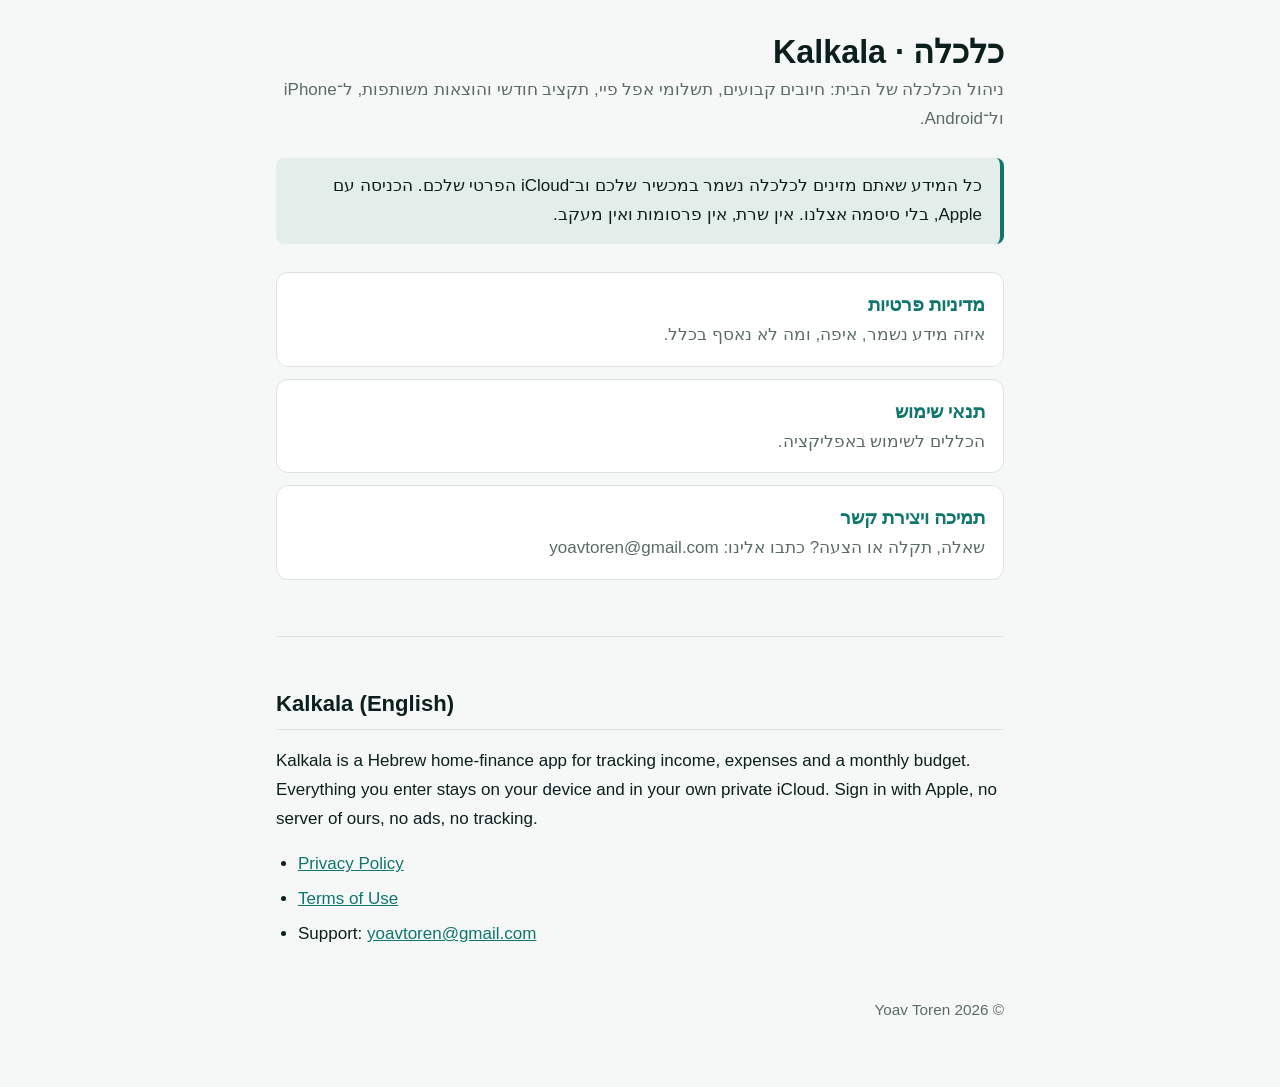
==== index.html @ df9304f2 "Publish from yoavtoren/kalkala@14780cb" ====
<!DOCTYPE html>
<html lang="he" dir="rtl">
<head>
  <meta charset="UTF-8">
  <meta name="viewport" content="width=device-width, initial-scale=1.0">
  <title>כלכלה · Kalkala</title>
  <meta name="description" content="כלכלה: ניהול הכלכלה של הבית. מדיניות פרטיות, תנאי שימוש ותמיכה.">
  <link rel="stylesheet" href="style.css">
</head>
<body>
<main>
  <h1>כלכלה · Kalkala</h1>
  <p class="updated">ניהול הכלכלה של הבית: חיובים קבועים, תשלומי אפל פיי, תקציב חודשי והוצאות משותפות, ל־iPhone ול־Android.</p>

  <div class="summary">
    כל המידע שאתם מזינים לכלכלה נשמר במכשיר שלכם וב־iCloud הפרטי שלכם. הכניסה עם Apple, בלי סיסמה אצלנו. אין שרת, אין פרסומות ואין מעקב.
  </div>

  <div class="cards">
    <a class="card" href="privacy.html">
      <strong>מדיניות פרטיות</strong>
      <span>איזה מידע נשמר, איפה, ומה לא נאסף בכלל.</span>
    </a>
    <a class="card" href="terms.html">
      <strong>תנאי שימוש</strong>
      <span>הכללים לשימוש באפליקציה.</span>
    </a>
    <a class="card" href="mailto:yoavtoren@gmail.com?subject=%D7%9B%D7%9C%D7%9B%D7%9C%D7%94%20-%20%D7%AA%D7%9E%D7%99%D7%9B%D7%94">
      <strong>תמיכה ויצירת קשר</strong>
      <span>שאלה, תקלה או הצעה? כתבו אלינו: yoavtoren@gmail.com</span>
    </a>
  </div>

  <section class="english" lang="en" dir="ltr">
    <h2>Kalkala (English)</h2>
    <p>Kalkala is a Hebrew home-finance app for tracking income, expenses and a monthly budget. Everything you enter stays on your device and in your own private iCloud. Sign in with Apple, no server of ours, no ads, no tracking.</p>
    <ul>
      <li><a href="privacy.html#english">Privacy Policy</a></li>
      <li><a href="terms.html#english">Terms of Use</a></li>
      <li>Support: <a href="mailto:yoavtoren@gmail.com?subject=Kalkala%20support">yoavtoren@gmail.com</a></li>
    </ul>
  </section>

  <footer>© 2026 Yoav Toren</footer>
</main>
</body>
</html>
---- style.css ----
/* Shared style for the Kalkala legal pages. Colours mirror src/constants/theme.ts. */
:root {
  --text: #0B1F1C;
  --text-secondary: #5B6B67;
  --background: #F6F8F7;
  --surface: #FFFFFF;
  --selected: #E3EEEA;
  --border: #DCE4E1;
  --tint: #0F766E;
  color-scheme: light dark;
}

@media (prefers-color-scheme: dark) {
  :root {
    --text: #ECF3F1;
    --text-secondary: #9DB0AB;
    --background: #0B1211;
    --surface: #16201E;
    --selected: #1F2E2B;
    --border: #26332F;
    --tint: #2DD4BF;
  }
}

* { box-sizing: border-box; }

body {
  margin: 0;
  background: var(--background);
  color: var(--text);
  font-family: -apple-system, BlinkMacSystemFont, "Segoe UI", "Heebo", "Arial Hebrew", Arial, sans-serif;
  font-size: 17px;
  line-height: 1.7;
}

main {
  max-width: 760px;
  margin: 0 auto;
  padding: 32px 16px 64px;
}

a { color: var(--tint); }

h1 { font-size: 1.9em; line-height: 1.25; margin: 0 0 4px; }
h2 {
  font-size: 1.3em;
  margin: 40px 0 8px;
  padding-bottom: 6px;
  border-bottom: 1px solid var(--border);
}
h3 { font-size: 1.05em; margin: 24px 0 4px; }

ul, ol { padding-inline-start: 22px; }
li { margin-bottom: 6px; }

.updated { color: var(--text-secondary); margin: 0 0 24px; }

.summary {
  background: var(--selected);
  border-inline-start: 4px solid var(--tint);
  border-radius: 8px;
  padding: 14px 18px;
  margin: 20px 0;
}

.toc {
  background: var(--surface);
  border: 1px solid var(--border);
  border-radius: 12px;
  padding: 14px 20px;
  margin: 24px 0;
}
.toc ol { margin: 6px 0 0; }
.toc li { margin-bottom: 2px; }

.cards { display: grid; gap: 12px; margin: 28px 0; }
.card {
  display: block;
  background: var(--surface);
  border: 1px solid var(--border);
  border-radius: 12px;
  padding: 16px 18px;
  color: var(--text);
  text-decoration: none;
}
.card strong { color: var(--tint); font-size: 1.1em; }
.card span { display: block; color: var(--text-secondary); }

.english {
  margin-top: 56px;
  padding-top: 8px;
  border-top: 1px solid var(--border);
}

footer {
  margin-top: 48px;
  color: var(--text-secondary);
  font-size: 0.9em;
}
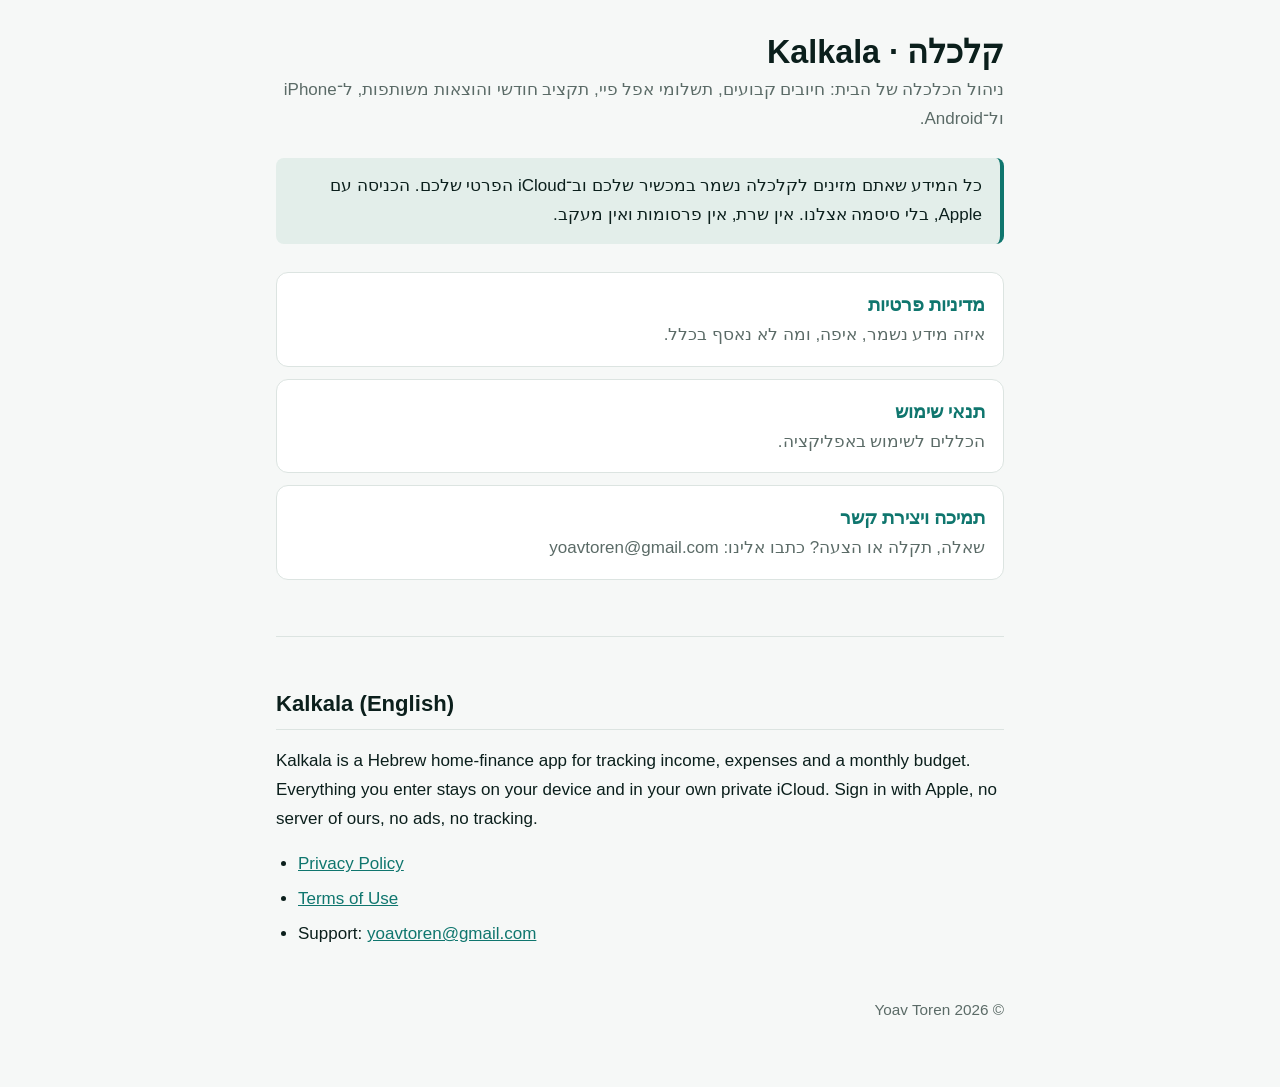
==== commit 9c2baa2a: "Publish from yoavtoren/kalkala@0c344bc" ====
--- a/index.html
+++ b/index.html
@@ -3,17 +3,17 @@
 <head>
   <meta charset="UTF-8">
   <meta name="viewport" content="width=device-width, initial-scale=1.0">
-  <title>כלכלה · Kalkala</title>
-  <meta name="description" content="כלכלה: ניהול הכלכלה של הבית. מדיניות פרטיות, תנאי שימוש ותמיכה.">
+  <title>קלכלה · Kalkala</title>
+  <meta name="description" content="קלכלה: ניהול קל של הכלכלה של הבית. מדיניות פרטיות, תנאי שימוש ותמיכה.">
   <link rel="stylesheet" href="style.css">
 </head>
 <body>
 <main>
-  <h1>כלכלה · Kalkala</h1>
+  <h1>קלכלה · Kalkala</h1>
   <p class="updated">ניהול הכלכלה של הבית: חיובים קבועים, תשלומי אפל פיי, תקציב חודשי והוצאות משותפות, ל־iPhone ול־Android.</p>
 
   <div class="summary">
-    כל המידע שאתם מזינים לכלכלה נשמר במכשיר שלכם וב־iCloud הפרטי שלכם. הכניסה עם Apple, בלי סיסמה אצלנו. אין שרת, אין פרסומות ואין מעקב.
+    כל המידע שאתם מזינים לקלכלה נשמר במכשיר שלכם וב־iCloud הפרטי שלכם. הכניסה עם Apple, בלי סיסמה אצלנו. אין שרת, אין פרסומות ואין מעקב.
   </div>
 
   <div class="cards">
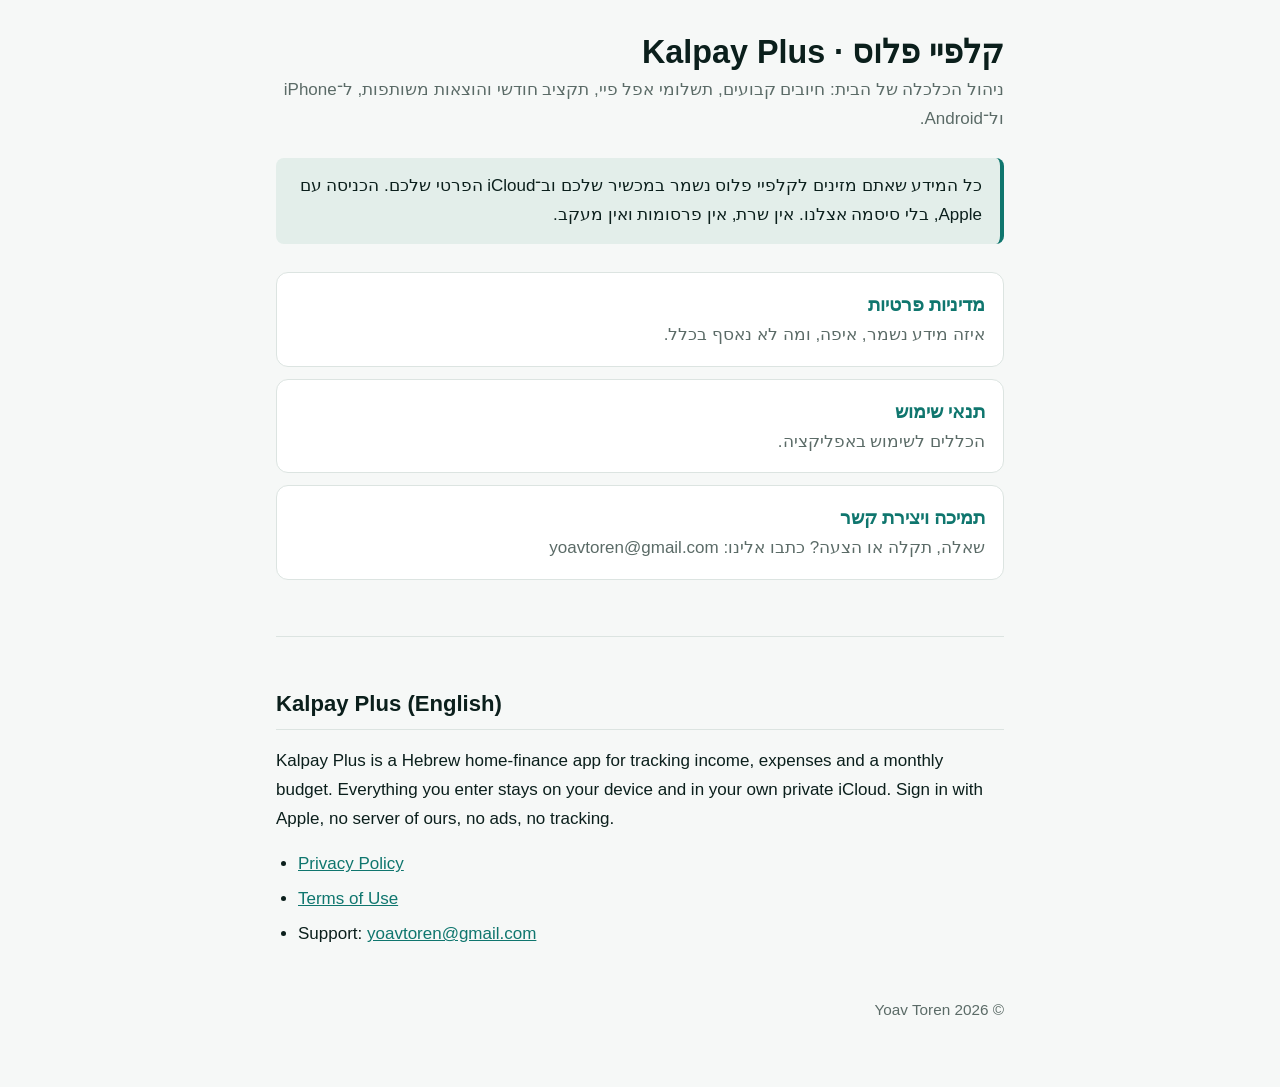
==== commit 707b68b8: "Publish from yoavtoren/kalkala@573983c" ====
--- a/index.html
+++ b/index.html
@@ -3,17 +3,17 @@
 <head>
   <meta charset="UTF-8">
   <meta name="viewport" content="width=device-width, initial-scale=1.0">
-  <title>קלכלה · Kalkala</title>
-  <meta name="description" content="קלכלה: ניהול קל של הכלכלה של הבית. מדיניות פרטיות, תנאי שימוש ותמיכה.">
+  <title>קלפיי פלוס · Kalpay Plus</title>
+  <meta name="description" content="קלפיי פלוס: ניהול קל של הכלכלה של הבית. מדיניות פרטיות, תנאי שימוש ותמיכה.">
   <link rel="stylesheet" href="style.css">
 </head>
 <body>
 <main>
-  <h1>קלכלה · Kalkala</h1>
+  <h1>קלפיי פלוס · Kalpay Plus</h1>
   <p class="updated">ניהול הכלכלה של הבית: חיובים קבועים, תשלומי אפל פיי, תקציב חודשי והוצאות משותפות, ל־iPhone ול־Android.</p>
 
   <div class="summary">
-    כל המידע שאתם מזינים לקלכלה נשמר במכשיר שלכם וב־iCloud הפרטי שלכם. הכניסה עם Apple, בלי סיסמה אצלנו. אין שרת, אין פרסומות ואין מעקב.
+    כל המידע שאתם מזינים לקלפיי פלוס נשמר במכשיר שלכם וב־iCloud הפרטי שלכם. הכניסה עם Apple, בלי סיסמה אצלנו. אין שרת, אין פרסומות ואין מעקב.
   </div>
 
   <div class="cards">
@@ -32,12 +32,12 @@
   </div>
 
   <section class="english" lang="en" dir="ltr">
-    <h2>Kalkala (English)</h2>
-    <p>Kalkala is a Hebrew home-finance app for tracking income, expenses and a monthly budget. Everything you enter stays on your device and in your own private iCloud. Sign in with Apple, no server of ours, no ads, no tracking.</p>
+    <h2>Kalpay Plus (English)</h2>
+    <p>Kalpay Plus is a Hebrew home-finance app for tracking income, expenses and a monthly budget. Everything you enter stays on your device and in your own private iCloud. Sign in with Apple, no server of ours, no ads, no tracking.</p>
     <ul>
       <li><a href="privacy.html#english">Privacy Policy</a></li>
       <li><a href="terms.html#english">Terms of Use</a></li>
-      <li>Support: <a href="mailto:yoavtoren@gmail.com?subject=Kalkala%20support">yoavtoren@gmail.com</a></li>
+      <li>Support: <a href="mailto:yoavtoren@gmail.com?subject=Kalpay Plus%20support">yoavtoren@gmail.com</a></li>
     </ul>
   </section>
 
--- a/style.css
+++ b/style.css
@@ -1,4 +1,4 @@
-/* Shared style for the Kalkala legal pages. Colours mirror src/constants/theme.ts. */
+/* Shared style for the Kalpay Plus legal pages. Colours mirror src/constants/theme.ts. */
 :root {
   --text: #0B1F1C;
   --text-secondary: #5B6B67;
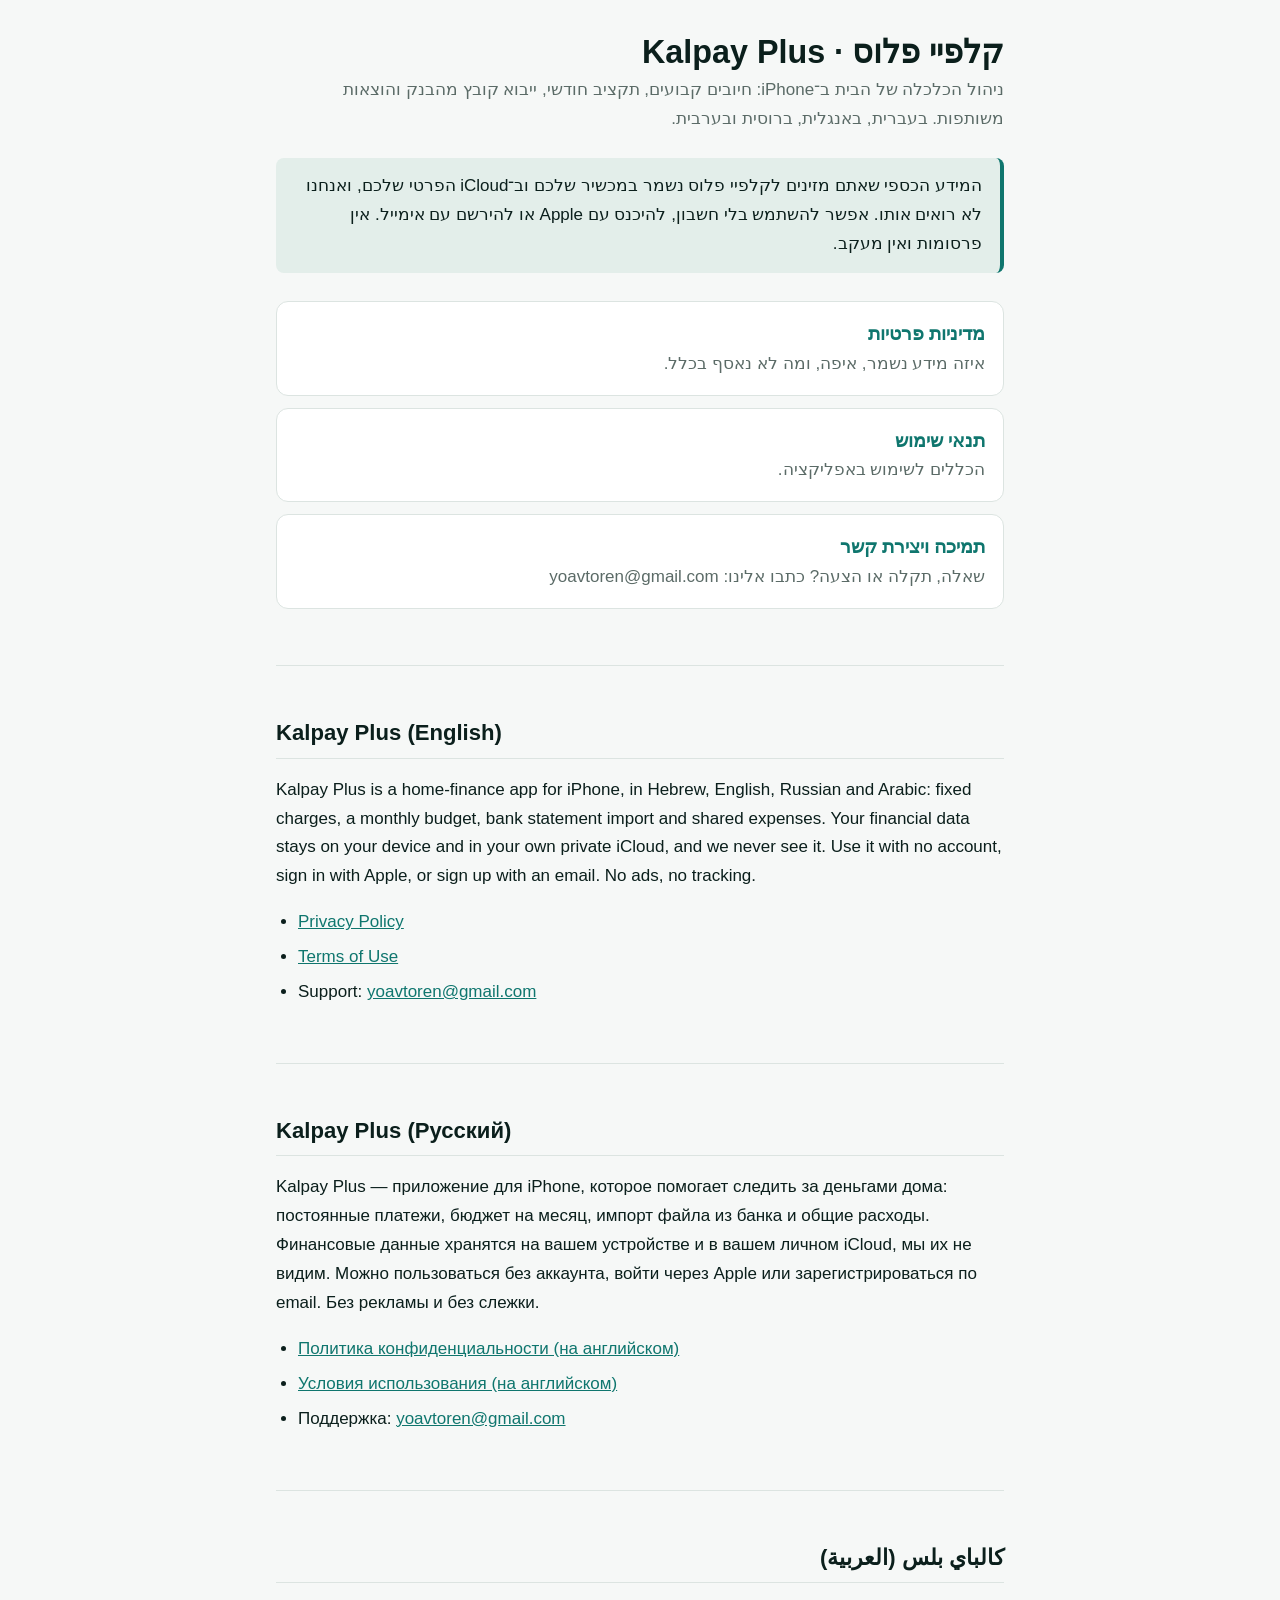
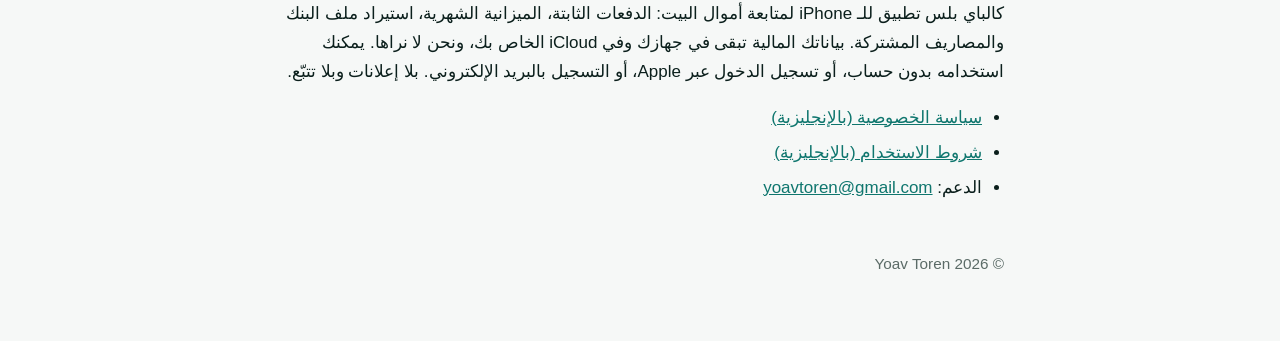
==== commit dd5cdec5: "Publish from yoavtoren/kalkala@e893e6b" ====
--- a/index.html
+++ b/index.html
@@ -10,10 +10,10 @@
 <body>
 <main>
   <h1>קלפיי פלוס · Kalpay Plus</h1>
-  <p class="updated">ניהול הכלכלה של הבית: חיובים קבועים, תשלומי אפל פיי, תקציב חודשי והוצאות משותפות, ל־iPhone ול־Android.</p>
+  <p class="updated">ניהול הכלכלה של הבית ב־iPhone: חיובים קבועים, תקציב חודשי, ייבוא קובץ מהבנק והוצאות משותפות. בעברית, באנגלית, ברוסית ובערבית.</p>
 
   <div class="summary">
-    כל המידע שאתם מזינים לקלפיי פלוס נשמר במכשיר שלכם וב־iCloud הפרטי שלכם. הכניסה עם Apple, בלי סיסמה אצלנו. אין שרת, אין פרסומות ואין מעקב.
+    המידע הכספי שאתם מזינים לקלפיי פלוס נשמר במכשיר שלכם וב־iCloud הפרטי שלכם, ואנחנו לא רואים אותו. אפשר להשתמש בלי חשבון, להיכנס עם Apple או להירשם עם אימייל. אין פרסומות ואין מעקב.
   </div>
 
   <div class="cards">
@@ -25,7 +25,7 @@
       <strong>תנאי שימוש</strong>
       <span>הכללים לשימוש באפליקציה.</span>
     </a>
-    <a class="card" href="mailto:yoavtoren@gmail.com?subject=%D7%9B%D7%9C%D7%9B%D7%9C%D7%94%20-%20%D7%AA%D7%9E%D7%99%D7%9B%D7%94">
+    <a class="card" href="mailto:yoavtoren@gmail.com?subject=%D7%A7%D7%9C%D7%A4%D7%99%D7%99%20%D7%A4%D7%9C%D7%95%D7%A1%20-%20%D7%AA%D7%9E%D7%99%D7%9B%D7%94">
       <strong>תמיכה ויצירת קשר</strong>
       <span>שאלה, תקלה או הצעה? כתבו אלינו: yoavtoren@gmail.com</span>
     </a>
@@ -33,7 +33,7 @@
 
   <section class="english" lang="en" dir="ltr">
     <h2>Kalpay Plus (English)</h2>
-    <p>Kalpay Plus is a Hebrew home-finance app for tracking income, expenses and a monthly budget. Everything you enter stays on your device and in your own private iCloud. Sign in with Apple, no server of ours, no ads, no tracking.</p>
+    <p>Kalpay Plus is a home-finance app for iPhone, in Hebrew, English, Russian and Arabic: fixed charges, a monthly budget, bank statement import and shared expenses. Your financial data stays on your device and in your own private iCloud, and we never see it. Use it with no account, sign in with Apple, or sign up with an email. No ads, no tracking.</p>
     <ul>
       <li><a href="privacy.html#english">Privacy Policy</a></li>
       <li><a href="terms.html#english">Terms of Use</a></li>
@@ -41,6 +41,26 @@
     </ul>
   </section>
 
+  <section class="english" lang="ru" dir="ltr">
+    <h2>Kalpay Plus (Русский)</h2>
+    <p>Kalpay Plus — приложение для iPhone, которое помогает следить за деньгами дома: постоянные платежи, бюджет на месяц, импорт файла из банка и общие расходы. Финансовые данные хранятся на вашем устройстве и в вашем личном iCloud, мы их не видим. Можно пользоваться без аккаунта, войти через Apple или зарегистрироваться по email. Без рекламы и без слежки.</p>
+    <ul>
+      <li><a href="privacy.html#english">Политика конфиденциальности (на английском)</a></li>
+      <li><a href="terms.html#english">Условия использования (на английском)</a></li>
+      <li>Поддержка: <a href="mailto:yoavtoren@gmail.com?subject=Kalpay Plus%20support">yoavtoren@gmail.com</a></li>
+    </ul>
+  </section>
+
+  <section class="english" lang="ar" dir="rtl">
+    <h2>كالباي بلس (العربية)</h2>
+    <p>كالباي بلس تطبيق للـ iPhone لمتابعة أموال البيت: الدفعات الثابتة، الميزانية الشهرية، استيراد ملف البنك والمصاريف المشتركة. بياناتك المالية تبقى في جهازك وفي iCloud الخاص بك، ونحن لا نراها. يمكنك استخدامه بدون حساب، أو تسجيل الدخول عبر Apple، أو التسجيل بالبريد الإلكتروني. بلا إعلانات وبلا تتبّع.</p>
+    <ul>
+      <li><a href="privacy.html#english">سياسة الخصوصية (بالإنجليزية)</a></li>
+      <li><a href="terms.html#english">شروط الاستخدام (بالإنجليزية)</a></li>
+      <li>الدعم: <a href="mailto:yoavtoren@gmail.com?subject=Kalpay Plus%20support">yoavtoren@gmail.com</a></li>
+    </ul>
+  </section>
+
   <footer>© 2026 Yoav Toren</footer>
 </main>
 </body>
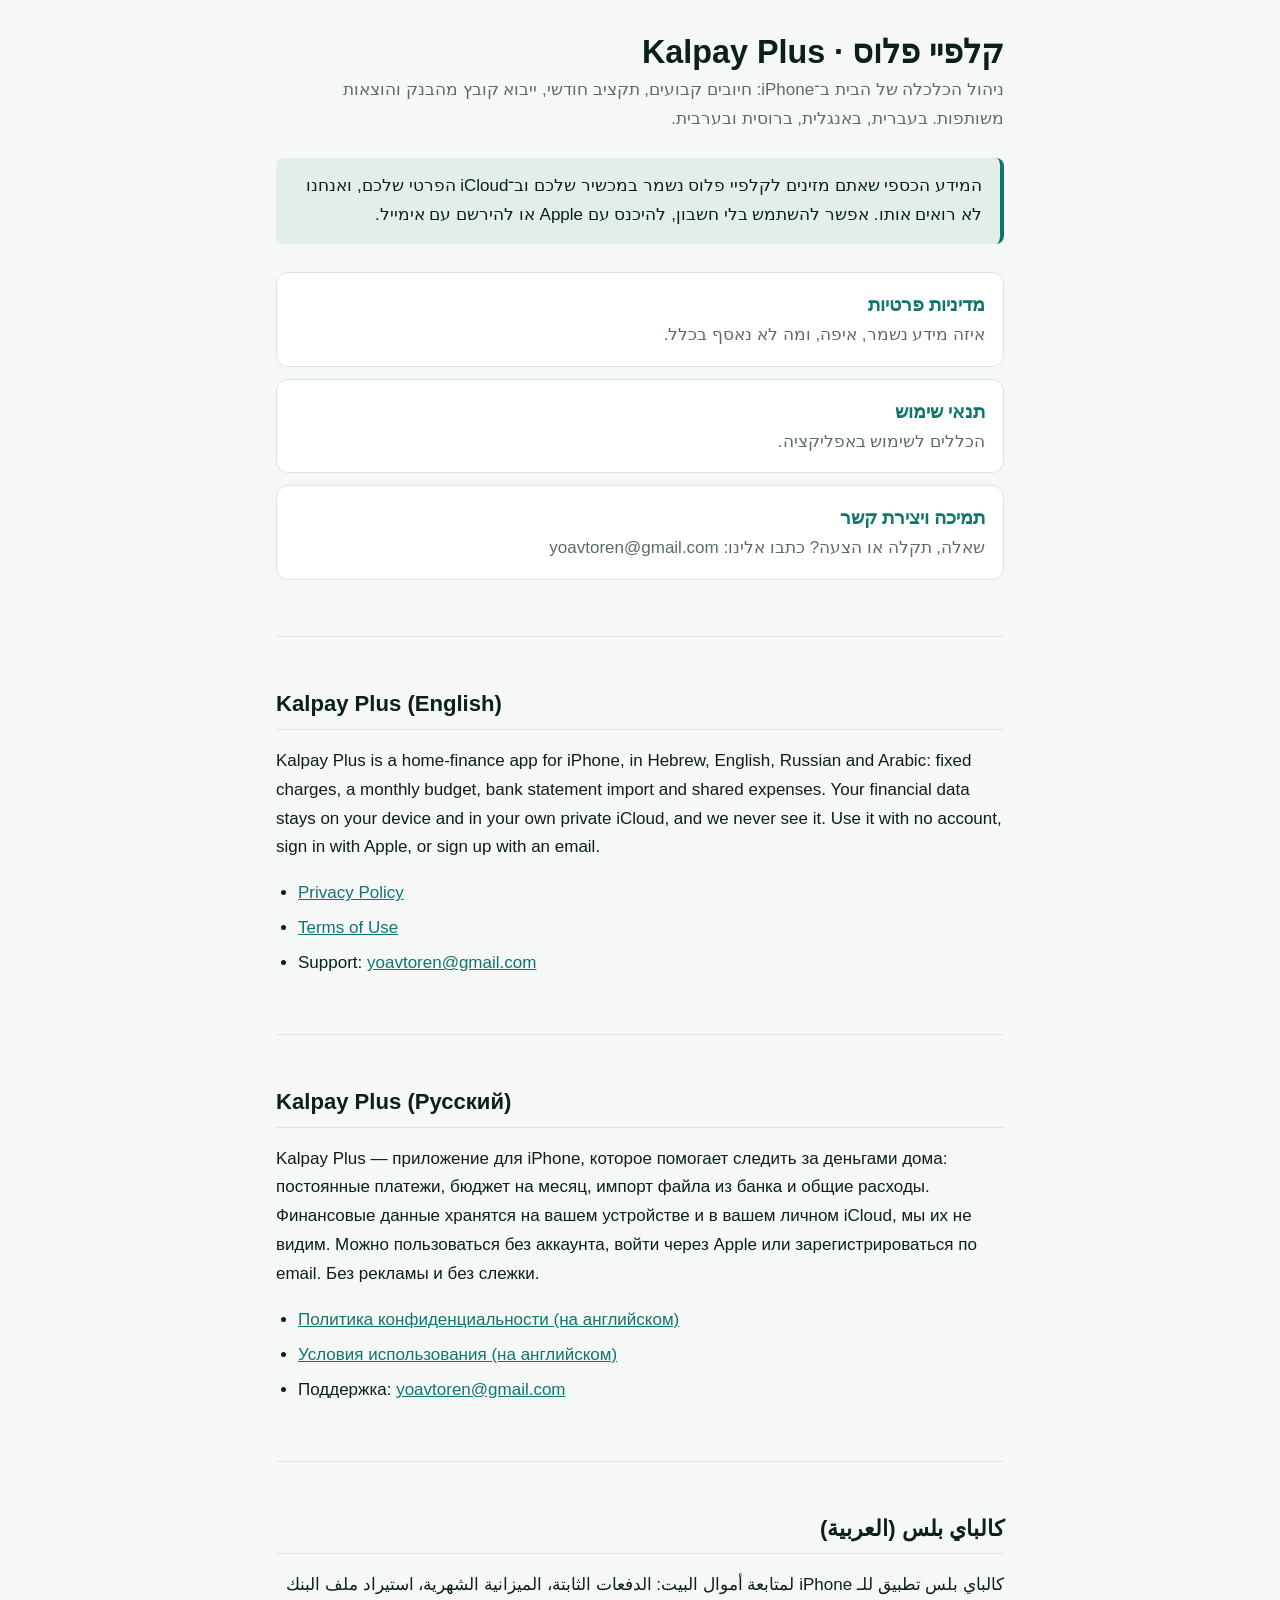
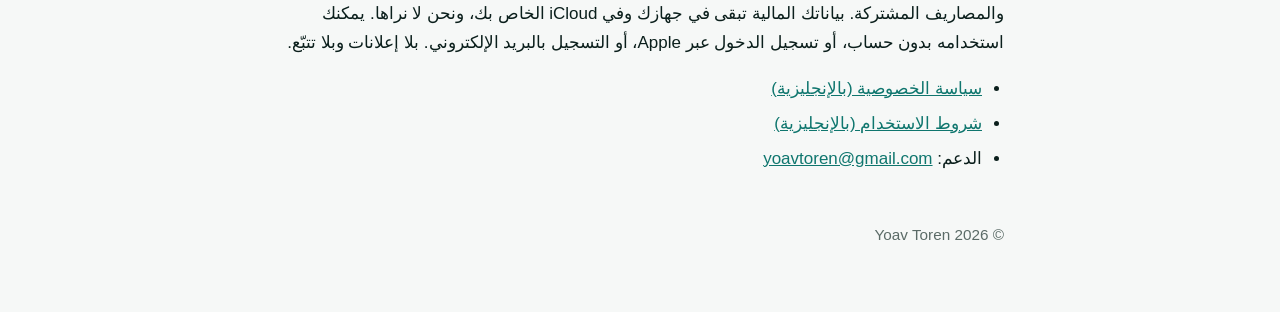
==== commit a31d49df: "Publish from yoavtoren/kalkala@bd83fe0" ====
--- a/index.html
+++ b/index.html
@@ -13,7 +13,7 @@
   <p class="updated">ניהול הכלכלה של הבית ב־iPhone: חיובים קבועים, תקציב חודשי, ייבוא קובץ מהבנק והוצאות משותפות. בעברית, באנגלית, ברוסית ובערבית.</p>
 
   <div class="summary">
-    המידע הכספי שאתם מזינים לקלפיי פלוס נשמר במכשיר שלכם וב־iCloud הפרטי שלכם, ואנחנו לא רואים אותו. אפשר להשתמש בלי חשבון, להיכנס עם Apple או להירשם עם אימייל. אין פרסומות ואין מעקב.
+    המידע הכספי שאתם מזינים לקלפיי פלוס נשמר במכשיר שלכם וב־iCloud הפרטי שלכם, ואנחנו לא רואים אותו. אפשר להשתמש בלי חשבון, להיכנס עם Apple או להירשם עם אימייל.
   </div>
 
   <div class="cards">
@@ -33,7 +33,7 @@
 
   <section class="english" lang="en" dir="ltr">
     <h2>Kalpay Plus (English)</h2>
-    <p>Kalpay Plus is a home-finance app for iPhone, in Hebrew, English, Russian and Arabic: fixed charges, a monthly budget, bank statement import and shared expenses. Your financial data stays on your device and in your own private iCloud, and we never see it. Use it with no account, sign in with Apple, or sign up with an email. No ads, no tracking.</p>
+    <p>Kalpay Plus is a home-finance app for iPhone, in Hebrew, English, Russian and Arabic: fixed charges, a monthly budget, bank statement import and shared expenses. Your financial data stays on your device and in your own private iCloud, and we never see it. Use it with no account, sign in with Apple, or sign up with an email.</p>
     <ul>
       <li><a href="privacy.html#english">Privacy Policy</a></li>
       <li><a href="terms.html#english">Terms of Use</a></li>
